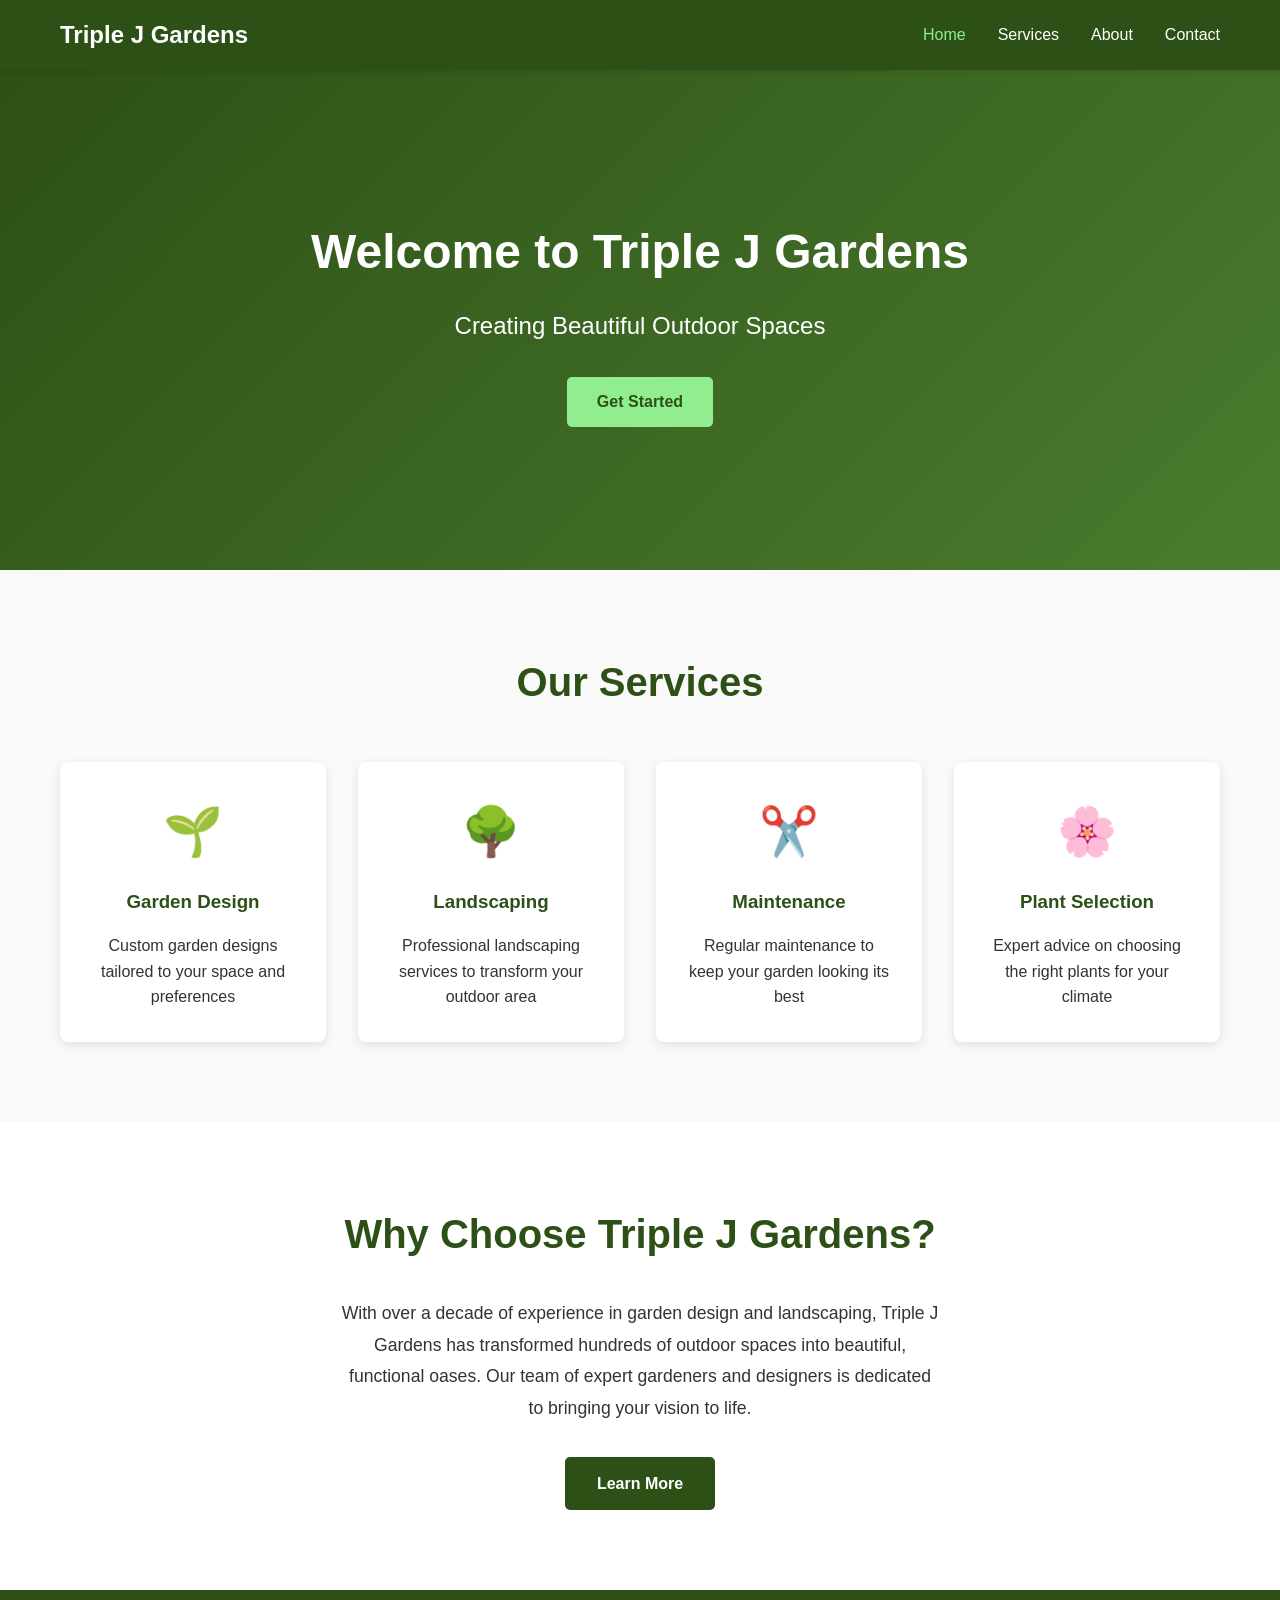
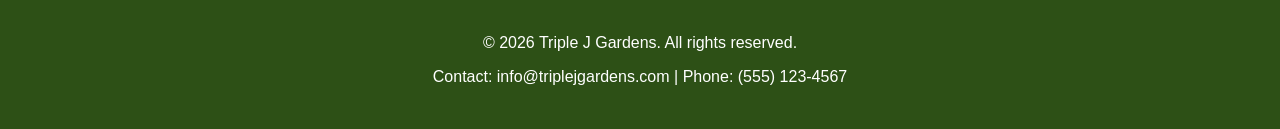
==== index.html @ 76b11e91 "Initial commit: Garden company website structure" ====
<!DOCTYPE html>
<html lang="en">
<head>
    <meta charset="UTF-8">
    <meta name="viewport" content="width=device-width, initial-scale=1.0">
    <meta name="description" content="Triple J Gardens - Professional garden design and landscaping services">
    <title>Triple J Gardens - Garden Design & Landscaping</title>
    <link rel="stylesheet" href="css/style.css">
</head>
<body>
    <!-- Navigation -->
    <nav class="navbar">
        <div class="container">
            <div class="nav-brand">Triple J Gardens</div>
            <ul class="nav-menu">
                <li><a href="index.html" class="active">Home</a></li>
                <li><a href="services.html">Services</a></li>
                <li><a href="about.html">About</a></li>
                <li><a href="contact.html">Contact</a></li>
            </ul>
        </div>
    </nav>

    <!-- Hero Section -->
    <section class="hero">
        <div class="hero-content">
            <h1>Welcome to Triple J Gardens</h1>
            <p>Creating Beautiful Outdoor Spaces</p>
            <a href="contact.html" class="btn btn-primary">Get Started</a>
        </div>
    </section>

    <!-- Featured Services -->
    <section class="featured-services">
        <div class="container">
            <h2>Our Services</h2>
            <div class="services-grid">
                <div class="service-card">
                    <div class="service-icon">🌱</div>
                    <h3>Garden Design</h3>
                    <p>Custom garden designs tailored to your space and preferences</p>
                </div>
                <div class="service-card">
                    <div class="service-icon">🌳</div>
                    <h3>Landscaping</h3>
                    <p>Professional landscaping services to transform your outdoor area</p>
                </div>
                <div class="service-card">
                    <div class="service-icon">✂️</div>
                    <h3>Maintenance</h3>
                    <p>Regular maintenance to keep your garden looking its best</p>
                </div>
                <div class="service-card">
                    <div class="service-icon">🌸</div>
                    <h3>Plant Selection</h3>
                    <p>Expert advice on choosing the right plants for your climate</p>
                </div>
            </div>
        </div>
    </section>

    <!-- About Preview -->
    <section class="about-preview">
        <div class="container">
            <h2>Why Choose Triple J Gardens?</h2>
            <div class="about-content">
                <p>With over a decade of experience in garden design and landscaping, Triple J Gardens has transformed hundreds of outdoor spaces into beautiful, functional oases. Our team of expert gardeners and designers is dedicated to bringing your vision to life.</p>
                <a href="about.html" class="btn btn-secondary">Learn More</a>
            </div>
        </div>
    </section>

    <!-- Footer -->
    <footer class="footer">
        <div class="container">
            <p>&copy; 2026 Triple J Gardens. All rights reserved.</p>
            <p>Contact: info@triplejgardens.com | Phone: (555) 123-4567</p>
        </div>
    </footer>

    <script src="js/script.js"></script>
</body>
</html>
---- css/style.css ----
/* Reset and Base Styles */
* {
    margin: 0;
    padding: 0;
    box-sizing: border-box;
}

body {
    font-family: 'Segoe UI', Tahoma, Geneva, Verdana, sans-serif;
    line-height: 1.6;
    color: #333;
}

.container {
    max-width: 1200px;
    margin: 0 auto;
    padding: 0 20px;
}

/* Navigation */
.navbar {
    background-color: #2d5016;
    color: white;
    padding: 1rem 0;
    position: sticky;
    top: 0;
    z-index: 100;
    box-shadow: 0 2px 5px rgba(0, 0, 0, 0.1);
}

.navbar .container {
    display: flex;
    justify-content: space-between;
    align-items: center;
}

.nav-brand {
    font-size: 1.5rem;
    font-weight: bold;
}

.nav-menu {
    display: flex;
    list-style: none;
    gap: 2rem;
}

.nav-menu a {
    color: white;
    text-decoration: none;
    transition: color 0.3s ease;
}

.nav-menu a:hover,
.nav-menu a.active {
    color: #90ee90;
}

/* Hero Section */
.hero {
    background: linear-gradient(135deg, #2d5016 0%, #4a7c2e 100%);
    color: white;
    padding: 100px 20px;
    text-align: center;
    min-height: 500px;
    display: flex;
    align-items: center;
    justify-content: center;
}

.hero-content h1 {
    font-size: 3rem;
    margin-bottom: 1rem;
}

.hero-content p {
    font-size: 1.5rem;
    margin-bottom: 2rem;
}

/* Buttons */
.btn {
    display: inline-block;
    padding: 12px 30px;
    border-radius: 5px;
    text-decoration: none;
    font-weight: bold;
    transition: all 0.3s ease;
    border: none;
    cursor: pointer;
    font-size: 1rem;
}

.btn-primary {
    background-color: #90ee90;
    color: #2d5016;
}

.btn-primary:hover {
    background-color: #7cdc5c;
    transform: translateY(-2px);
    box-shadow: 0 5px 15px rgba(144, 238, 144, 0.3);
}

.btn-secondary {
    background-color: #2d5016;
    color: white;
    border: 2px solid #2d5016;
}

.btn-secondary:hover {
    background-color: transparent;
    transform: translateY(-2px);
}

/* Featured Services Section */
.featured-services {
    padding: 80px 20px;
    background-color: #f9f9f9;
}

.featured-services h2 {
    text-align: center;
    font-size: 2.5rem;
    margin-bottom: 3rem;
    color: #2d5016;
}

.services-grid {
    display: grid;
    grid-template-columns: repeat(auto-fit, minmax(250px, 1fr));
    gap: 2rem;
}

.service-card {
    background: white;
    padding: 2rem;
    border-radius: 8px;
    text-align: center;
    box-shadow: 0 3px 10px rgba(0, 0, 0, 0.1);
    transition: transform 0.3s ease, box-shadow 0.3s ease;
}

.service-card:hover {
    transform: translateY(-5px);
    box-shadow: 0 8px 20px rgba(0, 0, 0, 0.15);
}

.service-icon {
    font-size: 3rem;
    margin-bottom: 1rem;
}

.service-card h3 {
    color: #2d5016;
    margin-bottom: 1rem;
}

/* About Preview */
.about-preview {
    padding: 80px 20px;
}

.about-preview h2 {
    text-align: center;
    font-size: 2.5rem;
    margin-bottom: 2rem;
    color: #2d5016;
}

.about-content {
    max-width: 600px;
    margin: 0 auto;
    text-align: center;
}

.about-content p {
    font-size: 1.1rem;
    margin-bottom: 2rem;
    line-height: 1.8;
}

/* Page Header */
.page-header {
    background: linear-gradient(135deg, #2d5016 0%, #4a7c2e 100%);
    color: white;
    padding: 60px 20px;
    text-align: center;
}

.page-header h1 {
    font-size: 2.5rem;
    margin-bottom: 0.5rem;
}

.page-header p {
    font-size: 1.2rem;
}

/* Services Section */
.services-section {
    padding: 80px 20px;
}

.service-detail {
    margin-bottom: 4rem;
    padding-bottom: 3rem;
    border-bottom: 1px solid #e0e0e0;
}

.service-detail h2 {
    color: #2d5016;
    margin-bottom: 1rem;
    font-size: 1.8rem;
}

.service-detail p {
    margin-bottom: 1.5rem;
    line-height: 1.8;
}

.service-detail ul {
    list-style-position: inside;
    list-style-type: none;
    line-height: 2;
}

.service-detail li {
    padding-left: 1.5rem;
    position: relative;
}

.service-detail li:before {
    content: "✓ ";
    color: #90ee90;
    font-weight: bold;
    position: absolute;
    left: 0;
}

/* CTA Section */
.cta-section {
    background: linear-gradient(135deg, #2d5016 0%, #4a7c2e 100%);
    color: white;
    padding: 60px 20px;
    text-align: center;
}

.cta-section h2 {
    font-size: 2rem;
    margin-bottom: 0.5rem;
}

.cta-section p {
    font-size: 1.1rem;
    margin-bottom: 2rem;
}

/* Values Section */
.values-section {
    padding: 80px 20px;
    background-color: #f9f9f9;
}

.values-section h2 {
    text-align: center;
    font-size: 2.5rem;
    margin-bottom: 3rem;
    color: #2d5016;
}

.values-grid {
    display: grid;
    grid-template-columns: repeat(auto-fit, minmax(250px, 1fr));
    gap: 2rem;
}

.value-card {
    background: white;
    padding: 2rem;
    border-radius: 8px;
    box-shadow: 0 3px 10px rgba(0, 0, 0, 0.1);
    text-align: center;
}

.value-card h3 {
    color: #2d5016;
    margin-bottom: 1rem;
}

/* About Section */
.about-section {
    padding: 80px 20px;
}

.about-section h2 {
    color: #2d5016;
    font-size: 2.5rem;
    margin-bottom: 2rem;
}

.about-section p {
    font-size: 1.1rem;
    line-height: 1.8;
    margin-bottom: 1.5rem;
}

/* Team Section */
.team-section {
    padding: 80px 20px;
    background-color: #f9f9f9;
    text-align: center;
}

.team-section h2 {
    color: #2d5016;
    font-size: 2.5rem;
    margin-bottom: 2rem;
}

.team-section p {
    font-size: 1.1rem;
    line-height: 1.8;
}

/* Contact Section */
.contact-section {
    padding: 80px 20px;
}

.contact-section .container {
    display: grid;
    grid-template-columns: 1fr 1fr;
    gap: 3rem;
}

.contact-info h2,
.contact-form h2 {
    color: #2d5016;
    margin-bottom: 2rem;
    font-size: 1.8rem;
}

.info-item {
    margin-bottom: 2rem;
}

.info-item h3 {
    color: #2d5016;
    margin-bottom: 0.5rem;
}

.info-item p {
    color: #666;
}

/* Form Styles */
.form-group {
    margin-bottom: 1.5rem;
}

.form-group label {
    display: block;
    margin-bottom: 0.5rem;
    color: #333;
    font-weight: bold;
}

.form-group input,
.form-group select,
.form-group textarea {
    width: 100%;
    padding: 10px;
    border: 1px solid #ddd;
    border-radius: 5px;
    font-family: inherit;
    font-size: 1rem;
}

.form-group input:focus,
.form-group select:focus,
.form-group textarea:focus {
    outline: none;
    border-color: #90ee90;
    box-shadow: 0 0 5px rgba(144, 238, 144, 0.3);
}

/* Footer */
.footer {
    background-color: #2d5016;
    color: white;
    padding: 2rem;
    text-align: center;
}

.footer p {
    margin: 0.5rem 0;
}

/* Responsive Design */
@media (max-width: 768px) {
    .nav-menu {
        gap: 1rem;
    }

    .hero-content h1 {
        font-size: 2rem;
    }

    .hero-content p {
        font-size: 1.1rem;
    }

    .featured-services h2 {
        font-size: 2rem;
    }

    .services-grid {
        grid-template-columns: 1fr;
    }

    .about-preview h2 {
        font-size: 2rem;
    }

    .contact-section .container {
        grid-template-columns: 1fr;
    }

    .page-header h1 {
        font-size: 2rem;
    }

    .page-header p {
        font-size: 1rem;
    }
}

@media (max-width: 480px) {
    .nav-menu {
        flex-direction: column;
        gap: 0.5rem;
    }

    .nav-brand {
        font-size: 1.2rem;
    }

    .hero-content h1 {
        font-size: 1.5rem;
    }

    .hero-content p {
        font-size: 1rem;
    }

    .featured-services h2 {
        font-size: 1.5rem;
    }

    .hero {
        min-height: 300px;
        padding: 50px 20px;
    }
}
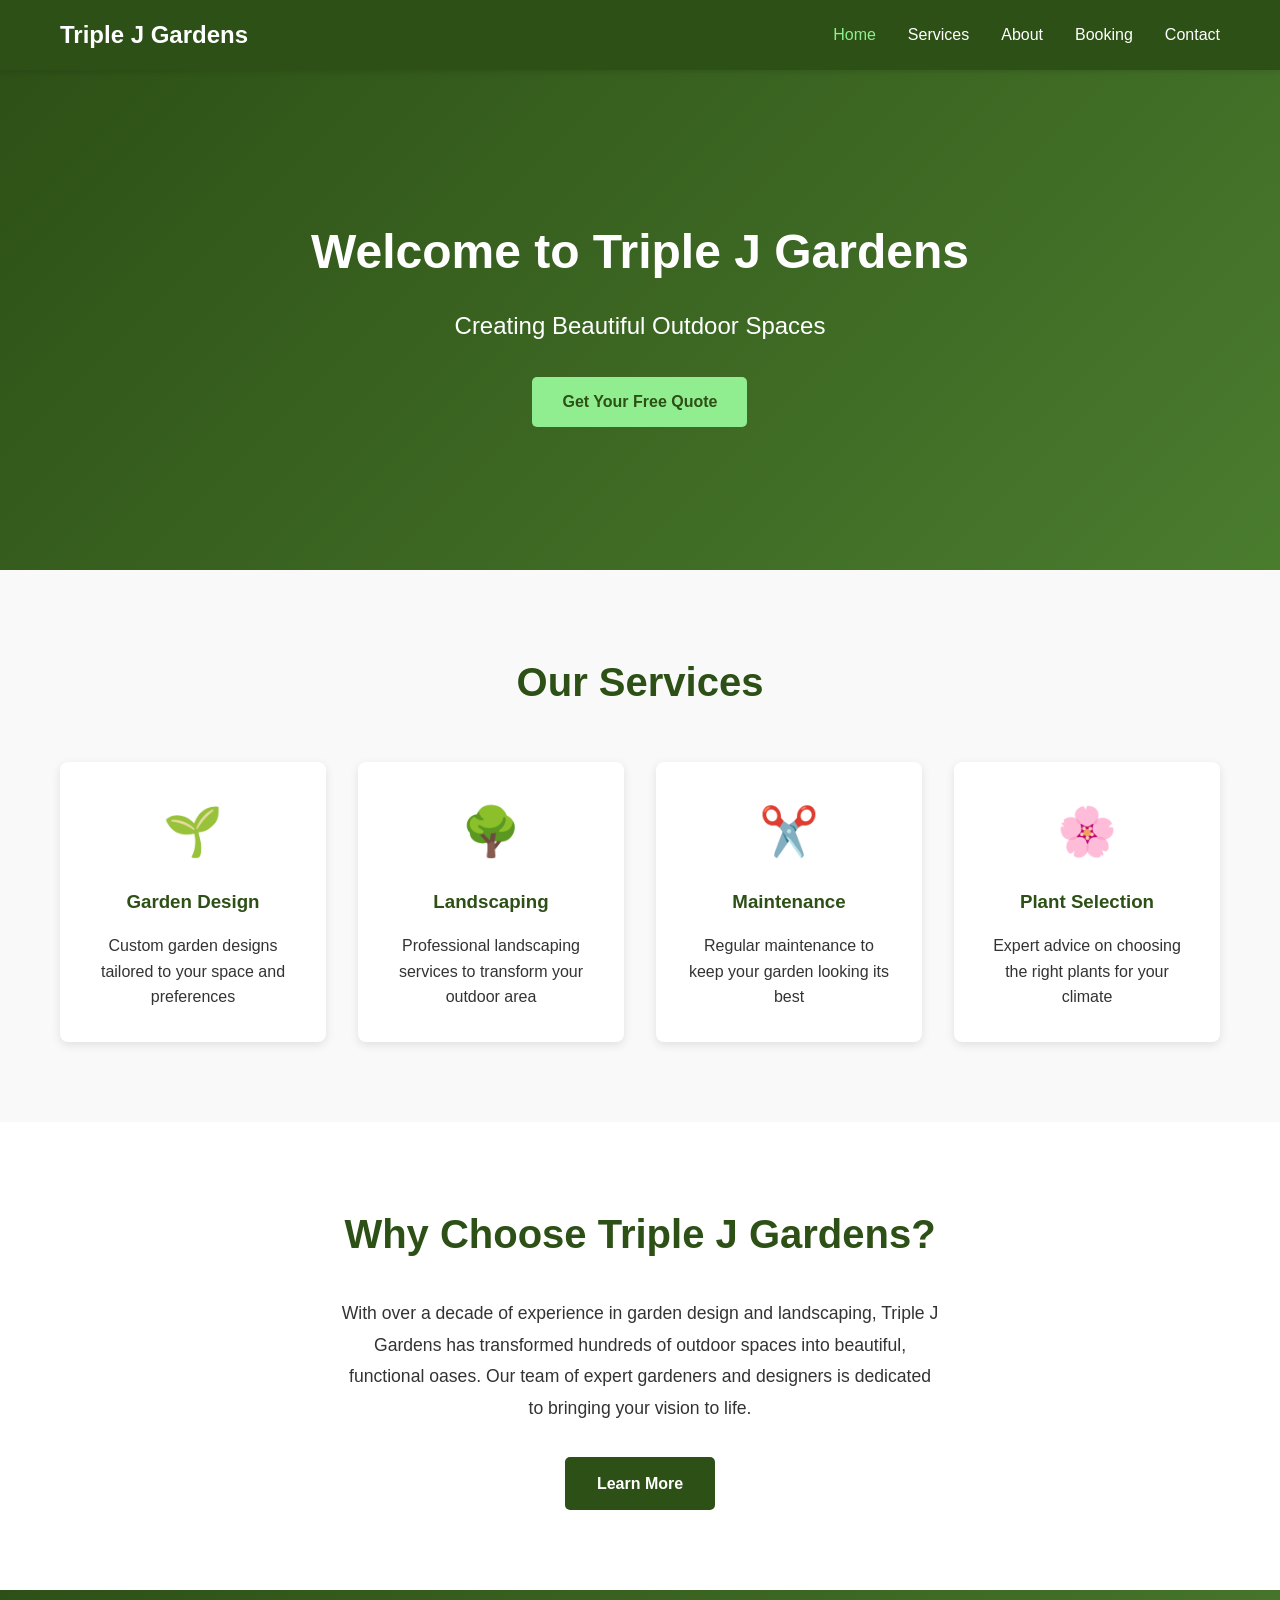
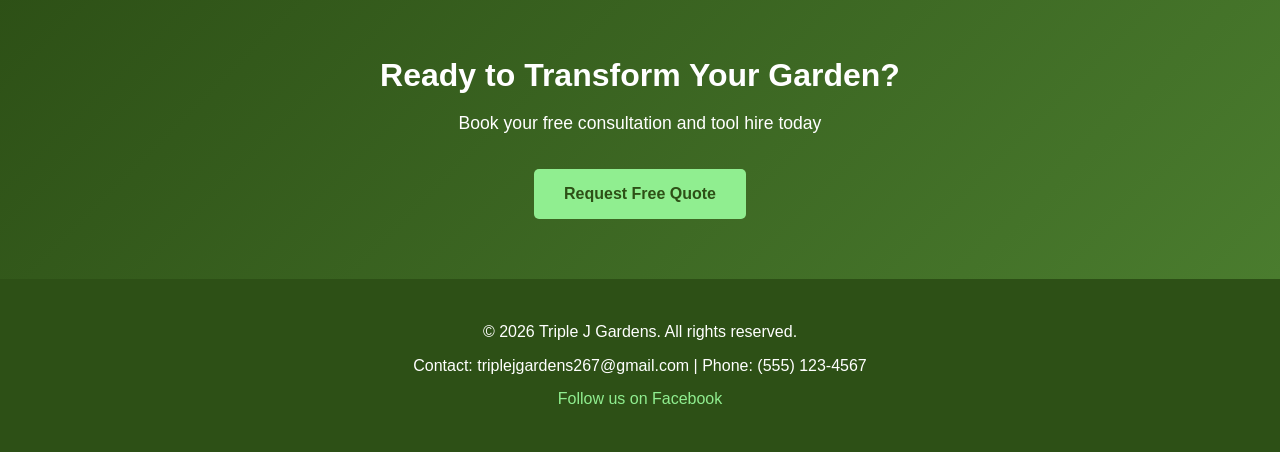
==== commit 52852b1d: "Add complete booking and tool hire system with free quote and petrol offer" ====
--- a/index.html
+++ b/index.html
@@ -16,6 +16,7 @@
                 <li><a href="index.html" class="active">Home</a></li>
                 <li><a href="services.html">Services</a></li>
                 <li><a href="about.html">About</a></li>
+                <li><a href="booking.html">Booking</a></li>
                 <li><a href="contact.html">Contact</a></li>
             </ul>
         </div>
@@ -26,7 +27,7 @@
         <div class="hero-content">
             <h1>Welcome to Triple J Gardens</h1>
             <p>Creating Beautiful Outdoor Spaces</p>
-            <a href="contact.html" class="btn btn-primary">Get Started</a>
+            <a href="booking.html" class="btn btn-primary">Get Your Free Quote</a>
         </div>
     </section>
 
@@ -70,11 +71,21 @@
         </div>
     </section>
 
+    <!-- CTA Section -->
+    <section class="cta-section">
+        <div class="container">
+            <h2>Ready to Transform Your Garden?</h2>
+            <p>Book your free consultation and tool hire today</p>
+            <a href="booking.html" class="btn btn-primary">Request Free Quote</a>
+        </div>
+    </section>
+
     <!-- Footer -->
     <footer class="footer">
         <div class="container">
             <p>&copy; 2026 Triple J Gardens. All rights reserved.</p>
-            <p>Contact: info@triplejgardens.com | Phone: (555) 123-4567</p>
+            <p>Contact: triplejgardens267@gmail.com | Phone: (555) 123-4567</p>
+            <p><a href="https://www.facebook.com/Triple-J-Gardens" target="_blank" style="color: #90ee90; text-decoration: none;">Follow us on Facebook</a></p>
         </div>
     </footer>
 
